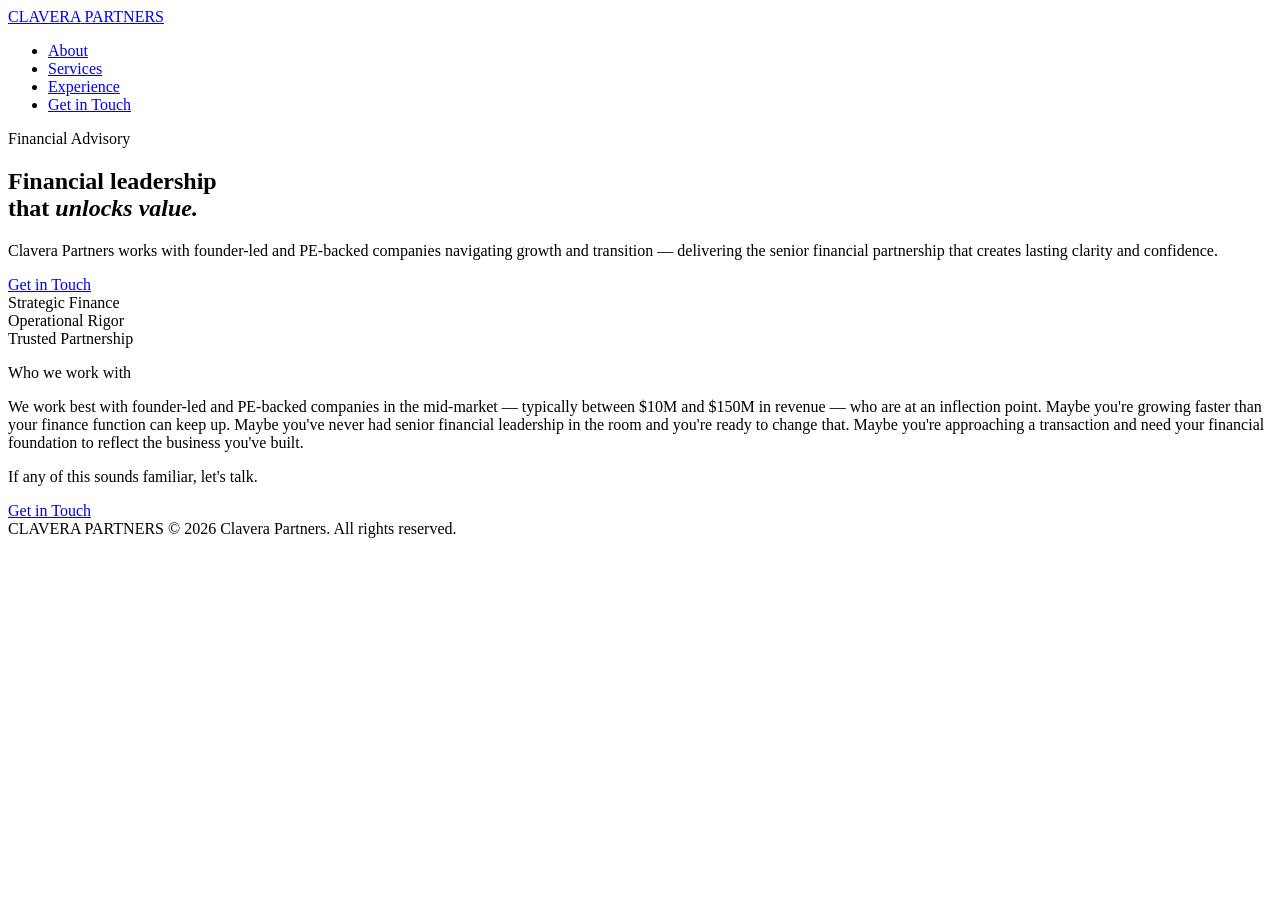
==== index.html @ 30068db2 "Add files via upload" ====
<!DOCTYPE html>
<html lang="en">
<head>
  <meta charset="UTF-8" />
  <meta name="viewport" content="width=device-width, initial-scale=1.0" />
  <title>Clavera Partners</title>
  <meta name="description" content="Clavera Partners works with founder-led and PE-backed companies navigating growth and transition — delivering the senior financial partnership that creates lasting clarity and confidence." />
  <link rel="preconnect" href="https://fonts.googleapis.com" />
  <link rel="preconnect" href="https://fonts.gstatic.com" crossorigin />
  <link href="https://fonts.googleapis.com/css2?family=Libre+Baskerville:ital,wght@0,400;0,700;1,400&family=Inter:wght@300;400;500&display=swap" rel="stylesheet" />
  <link rel="stylesheet" href="style.css" />
</head>
<body>

  <!-- NAVIGATION -->
  <nav class="nav">
    <div class="nav-inner">
      <a href="index.html" class="nav-logo">
        <span class="nav-logo-clavera">CLAVERA</span>
        <span class="nav-logo-partners">PARTNERS</span>
      </a>
      <ul class="nav-links">
        <li><a href="about.html">About</a></li>
        <li><a href="services.html">Services</a></li>
        <li><a href="experience.html">Experience</a></li>
        <li><a href="contact.html" class="nav-cta">Get in Touch</a></li>
      </ul>
    </div>
  </nav>

  <!-- HERO -->
  <section class="hero">
    <div class="hero-inner">
      <p class="hero-eyebrow">Financial Advisory</p>
      <h1 class="hero-headline">Financial leadership<br>that <em>unlocks value.</em></h1>
      <p class="hero-sub">Clavera Partners works with founder-led and PE-backed companies navigating growth and transition — delivering the senior financial partnership that creates lasting clarity and confidence.</p>
      <a href="contact.html" class="btn-primary">Get in Touch</a>
    </div>
  </section>

  <!-- TAGLINE TRIO -->
  <section class="pillars">
    <div class="pillars-inner">
      <div class="pillar">
        <span class="pillar-title">Strategic Finance</span>
        <span class="pillar-rule"></span>
      </div>
      <div class="pillar">
        <span class="pillar-title">Operational Rigor</span>
        <span class="pillar-rule"></span>
      </div>
      <div class="pillar">
        <span class="pillar-title">Trusted Partnership</span>
        <span class="pillar-rule"></span>
      </div>
    </div>
  </section>

  <!-- WHO WE WORK WITH -->
  <section class="who">
    <div class="who-inner">
      <p class="section-label">Who we work with</p>
      <div class="who-content">
        <p>We work best with founder-led and PE-backed companies in the mid-market — typically between $10M and $150M in revenue — who are at an inflection point. Maybe you're growing faster than your finance function can keep up. Maybe you've never had senior financial leadership in the room and you're ready to change that. Maybe you're approaching a transaction and need your financial foundation to reflect the business you've built.</p>
        <p class="who-cta-line">If any of this sounds familiar, let's talk.</p>
      </div>
      <a href="contact.html" class="btn-secondary">Get in Touch</a>
    </div>
  </section>

  <!-- FOOTER -->
  <footer class="footer">
    <div class="footer-inner">
      <span class="footer-logo">CLAVERA PARTNERS</span>
      <span class="footer-copy">&copy; 2026 Clavera Partners. All rights reserved.</span>
    </div>
  </footer>

</body>
</html>
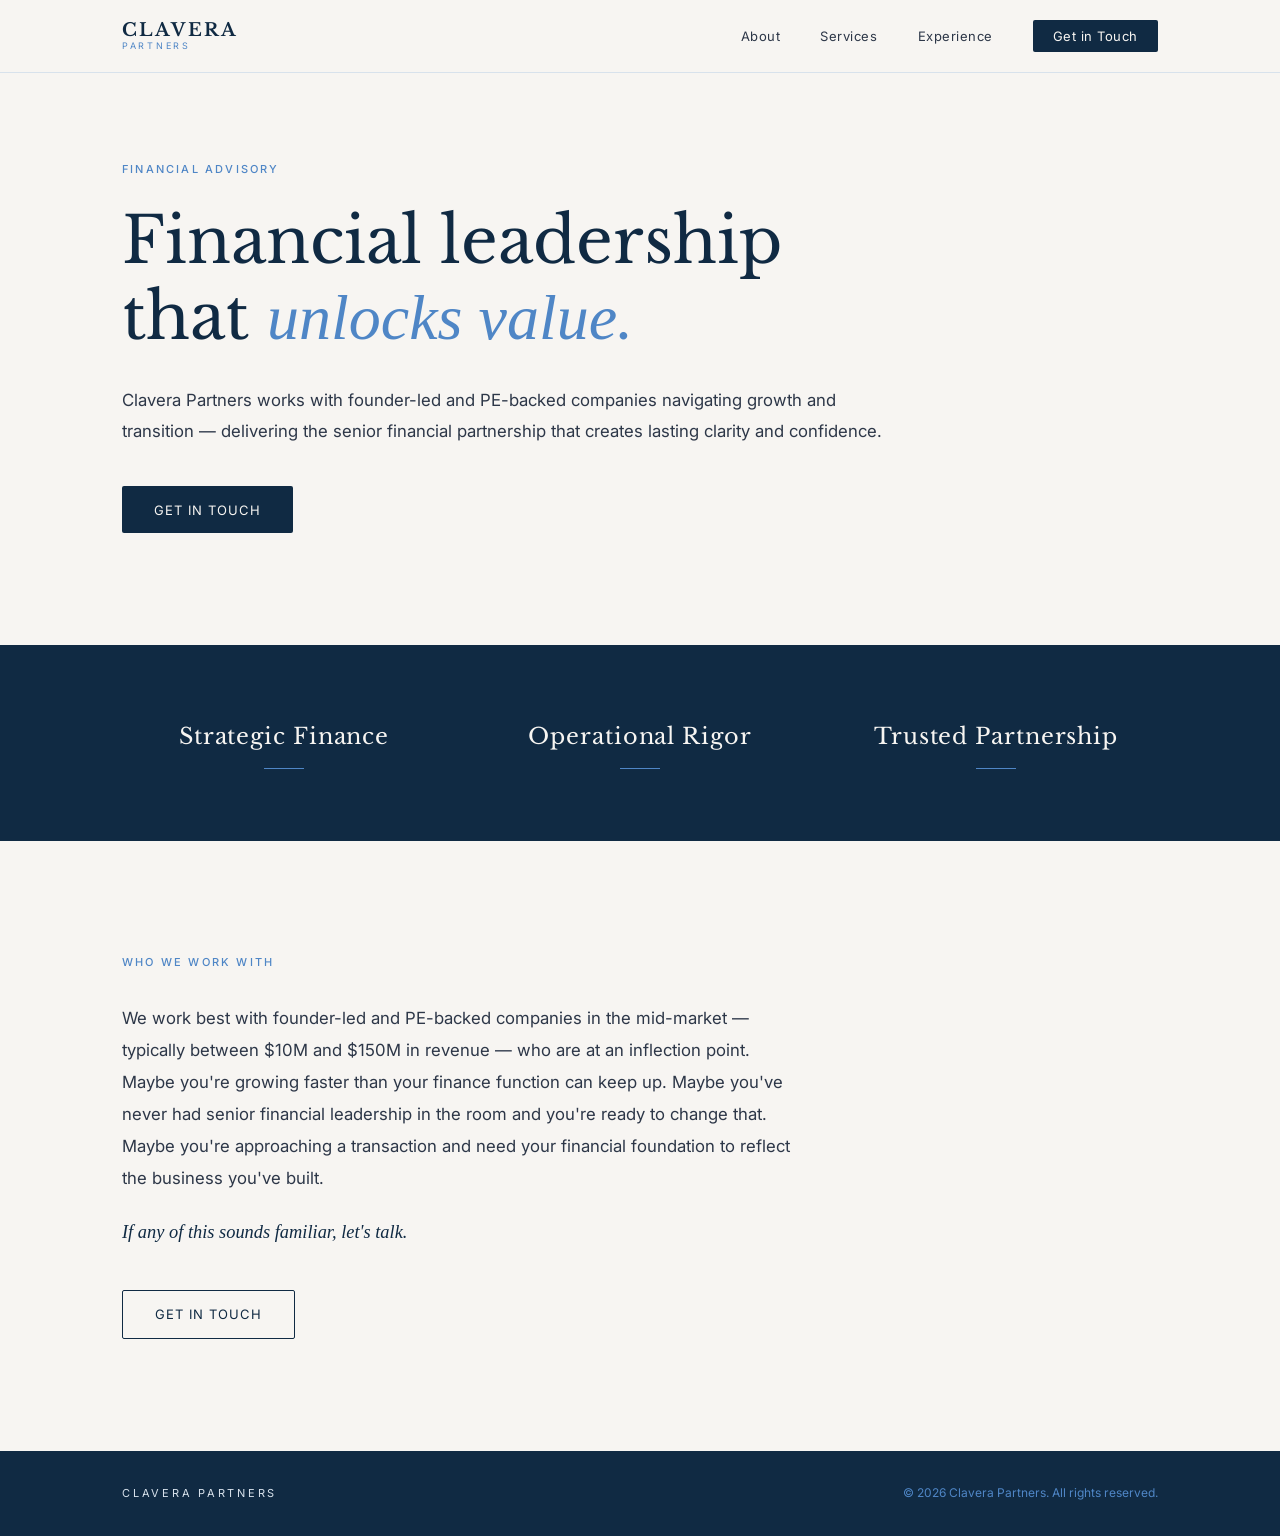
==== commit 7dedadb4: "Update index.html" ====
--- a/style.css
+++ b/style.css
@@ -0,0 +1,278 @@
+/* ============================================
+   CLAVERA PARTNERS — style.css
+   Colors:
+     Midnight Navy  #102A43
+     Harbor Blue    #4F86C6
+     Soft Steel     #D8E2EC
+     Stone          #F7F5F2
+     Charcoal       #2D3748
+   Fonts:
+     Headings: Libre Baskerville
+     Body:     Inter
+============================================ */
+
+*, *::before, *::after { box-sizing: border-box; margin: 0; padding: 0; }
+
+html { font-size: 16px; scroll-behavior: smooth; }
+
+body {
+  font-family: 'Inter', sans-serif;
+  font-weight: 400;
+  color: #2D3748;
+  background-color: #F7F5F2;
+  line-height: 1.7;
+}
+
+/* ---- TYPOGRAPHY ---- */
+h1, h2, h3 {
+  font-family: 'Libre Baskerville', serif;
+  font-weight: 400;
+  color: #102A43;
+  line-height: 1.2;
+}
+
+em { font-style: italic; color: #4F86C6; }
+
+a { color: inherit; text-decoration: none; }
+
+/* ---- LAYOUT ---- */
+.nav-inner, .hero-inner, .pillars-inner,
+.who-inner, .footer-inner {
+  max-width: 1100px;
+  margin: 0 auto;
+  padding: 0 2rem;
+}
+
+/* ---- NAVIGATION ---- */
+.nav {
+  position: fixed;
+  top: 0; left: 0; right: 0;
+  z-index: 100;
+  background: #F7F5F2;
+  border-bottom: 1px solid #D8E2EC;
+}
+
+.nav-inner {
+  display: flex;
+  align-items: center;
+  justify-content: space-between;
+  height: 72px;
+}
+
+.nav-logo {
+  display: flex;
+  flex-direction: column;
+  line-height: 1.1;
+}
+
+.nav-logo-clavera {
+  font-family: 'Libre Baskerville', serif;
+  font-size: 18px;
+  font-weight: 700;
+  letter-spacing: 0.12em;
+  color: #102A43;
+}
+
+.nav-logo-partners {
+  font-family: 'Inter', sans-serif;
+  font-size: 9px;
+  letter-spacing: 0.3em;
+  color: #4F86C6;
+  margin-top: 1px;
+}
+
+.nav-links {
+  display: flex;
+  align-items: center;
+  gap: 2.5rem;
+  list-style: none;
+}
+
+.nav-links a {
+  font-size: 13px;
+  letter-spacing: 0.04em;
+  color: #2D3748;
+  transition: color 0.2s;
+}
+
+.nav-links a:hover { color: #4F86C6; }
+
+.nav-cta {
+  background: #102A43;
+  color: #F7F5F2 !important;
+  padding: 0.5rem 1.25rem;
+  border-radius: 2px;
+  font-size: 13px !important;
+  letter-spacing: 0.06em;
+  transition: background 0.2s !important;
+}
+
+.nav-cta:hover { background: #4F86C6 !important; }
+
+/* ---- HERO ---- */
+.hero {
+  padding: 10rem 0 7rem;
+  background: #F7F5F2;
+}
+
+.hero-eyebrow {
+  font-family: 'Inter', sans-serif;
+  font-size: 11px;
+  font-weight: 500;
+  letter-spacing: 0.2em;
+  text-transform: uppercase;
+  color: #4F86C6;
+  margin-bottom: 1.5rem;
+}
+
+.hero-headline {
+  font-size: clamp(2.5rem, 5vw, 4rem);
+  max-width: 900px;
+  margin-bottom: 1.75rem;
+  color: #102A43;
+}
+
+.hero-sub {
+  font-size: 1.05rem;
+  max-width: 780px;
+  color: #2D3748;
+  margin-bottom: 2.5rem;
+  line-height: 1.8;
+}
+
+/* ---- BUTTONS ---- */
+.btn-primary {
+  display: inline-block;
+  background: #102A43;
+  color: #F7F5F2;
+  padding: 0.8rem 2rem;
+  font-family: 'Inter', sans-serif;
+  font-size: 13px;
+  letter-spacing: 0.08em;
+  text-transform: uppercase;
+  border-radius: 2px;
+  transition: background 0.2s;
+}
+
+.btn-primary:hover { background: #4F86C6; }
+
+.btn-secondary {
+  display: inline-block;
+  border: 1px solid #102A43;
+  color: #102A43;
+  padding: 0.8rem 2rem;
+  font-family: 'Inter', sans-serif;
+  font-size: 13px;
+  letter-spacing: 0.08em;
+  text-transform: uppercase;
+  border-radius: 2px;
+  transition: all 0.2s;
+}
+
+.btn-secondary:hover {
+  background: #102A43;
+  color: #F7F5F2;
+}
+
+/* ---- PILLARS ---- */
+.pillars {
+  background: #102A43;
+  padding: 4.5rem 0;
+}
+
+.pillars-inner {
+  display: flex;
+  justify-content: space-between;
+  align-items: center;
+  gap: 2rem;
+}
+
+.pillar {
+  display: flex;
+  flex-direction: column;
+  align-items: center;
+  flex: 1;
+  text-align: center;
+}
+
+.pillar-title {
+  font-family: 'Libre Baskerville', serif;
+  font-size: 1.4rem;
+  color: #F7F5F2;
+  letter-spacing: 0.04em;
+}
+
+.pillar-rule {
+  display: block;
+  width: 40px;
+  height: 1px;
+  background: #4F86C6;
+  margin-top: 0.75rem;
+}
+
+/* ---- WHO WE WORK WITH ---- */
+.who {
+  padding: 7rem 0;
+  background: #F7F5F2;
+}
+
+.section-label {
+  font-family: 'Inter', sans-serif;
+  font-size: 11px;
+  font-weight: 500;
+  letter-spacing: 0.2em;
+  text-transform: uppercase;
+  color: #4F86C6;
+  margin-bottom: 2rem;
+}
+
+.who-content {
+  max-width: 680px;
+  margin-bottom: 2.5rem;
+}
+
+.who-content p {
+  font-size: 1.05rem;
+  line-height: 1.9;
+  color: #2D3748;
+  margin-bottom: 1.25rem;
+}
+
+.who-cta-line {
+  font-family: 'Libre Baskerville', serif;
+  font-style: italic;
+  font-size: 1.15rem !important;
+  color: #102A43 !important;
+}
+
+/* ---- FOOTER ---- */
+.footer {
+  background: #102A43;
+  padding: 2rem 0;
+}
+
+.footer-inner {
+  display: flex;
+  justify-content: space-between;
+  align-items: center;
+}
+
+.footer-logo {
+  font-family: 'Inter', sans-serif;
+  font-size: 11px;
+  letter-spacing: 0.25em;
+  color: #D8E2EC;
+}
+
+.footer-copy {
+  font-size: 12px;
+  color: #4F86C6;
+}
+
+/* ---- RESPONSIVE ---- */
+@media (max-width: 768px) {
+  .nav-links { display: none; }
+  .hero { padding: 8rem 0 5rem; }
+  .pillars-inner { flex-direction: column; gap: 2.5rem; }
+  .footer-inner { flex-direction: column; gap: 1rem; text-align: center; }
+}
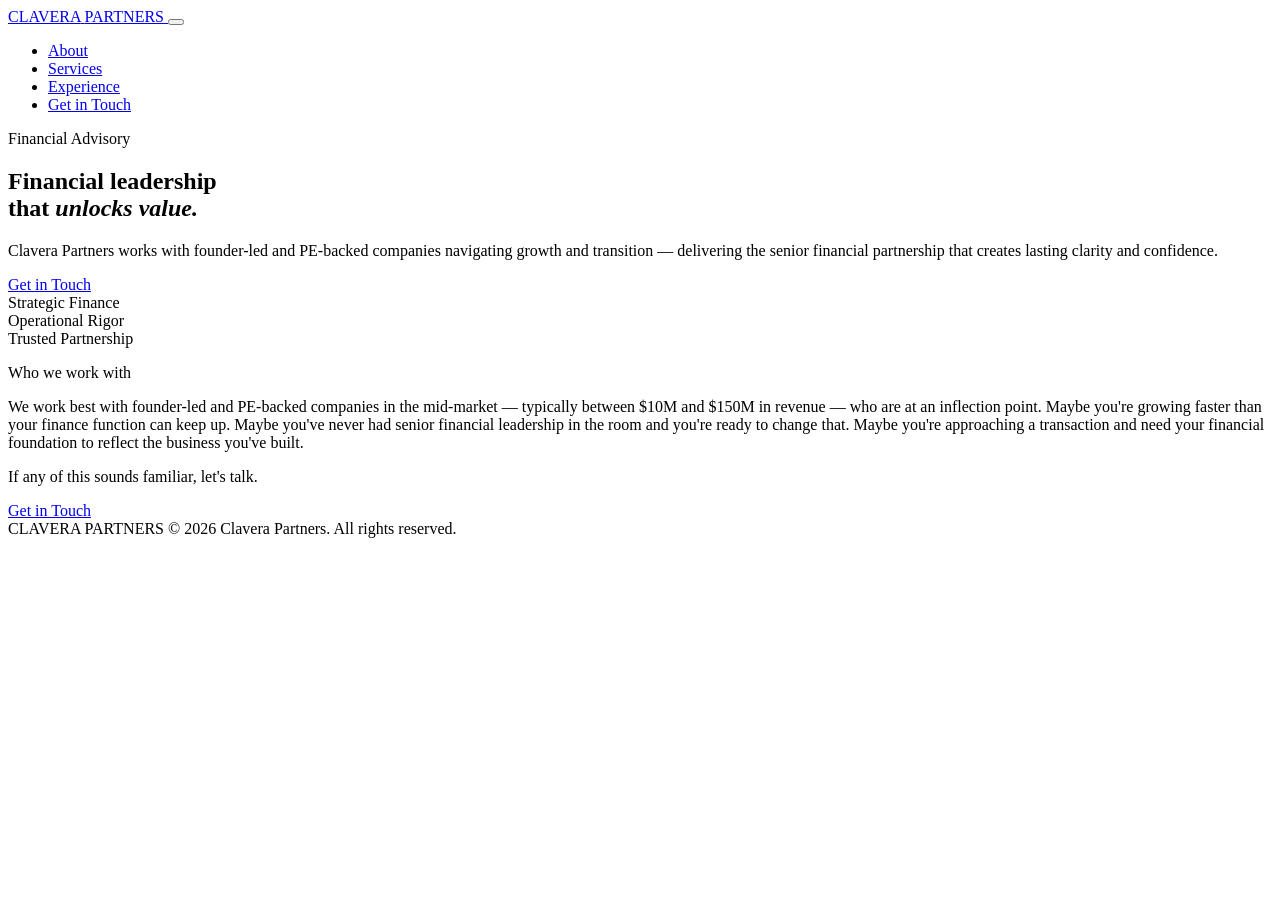
==== commit a5dbcfaa: "Add files via upload" ====
--- a/index.html
+++ b/index.html
@@ -19,6 +19,11 @@
         <span class="nav-logo-clavera">CLAVERA</span>
         <span class="nav-logo-partners">PARTNERS</span>
       </a>
+      <button class="nav-toggle" aria-label="Toggle menu">
+        <span></span>
+        <span></span>
+        <span></span>
+      </button>
       <ul class="nav-links">
         <li><a href="about.html">About</a></li>
         <li><a href="services.html">Services</a></li>
@@ -76,5 +81,11 @@
     </div>
   </footer>
 
+
+  <script>
+    document.querySelector('.nav-toggle').addEventListener('click', function() {
+      document.querySelector('.nav-links').classList.toggle('open');
+    });
+  </script>
 </body>
 </html>
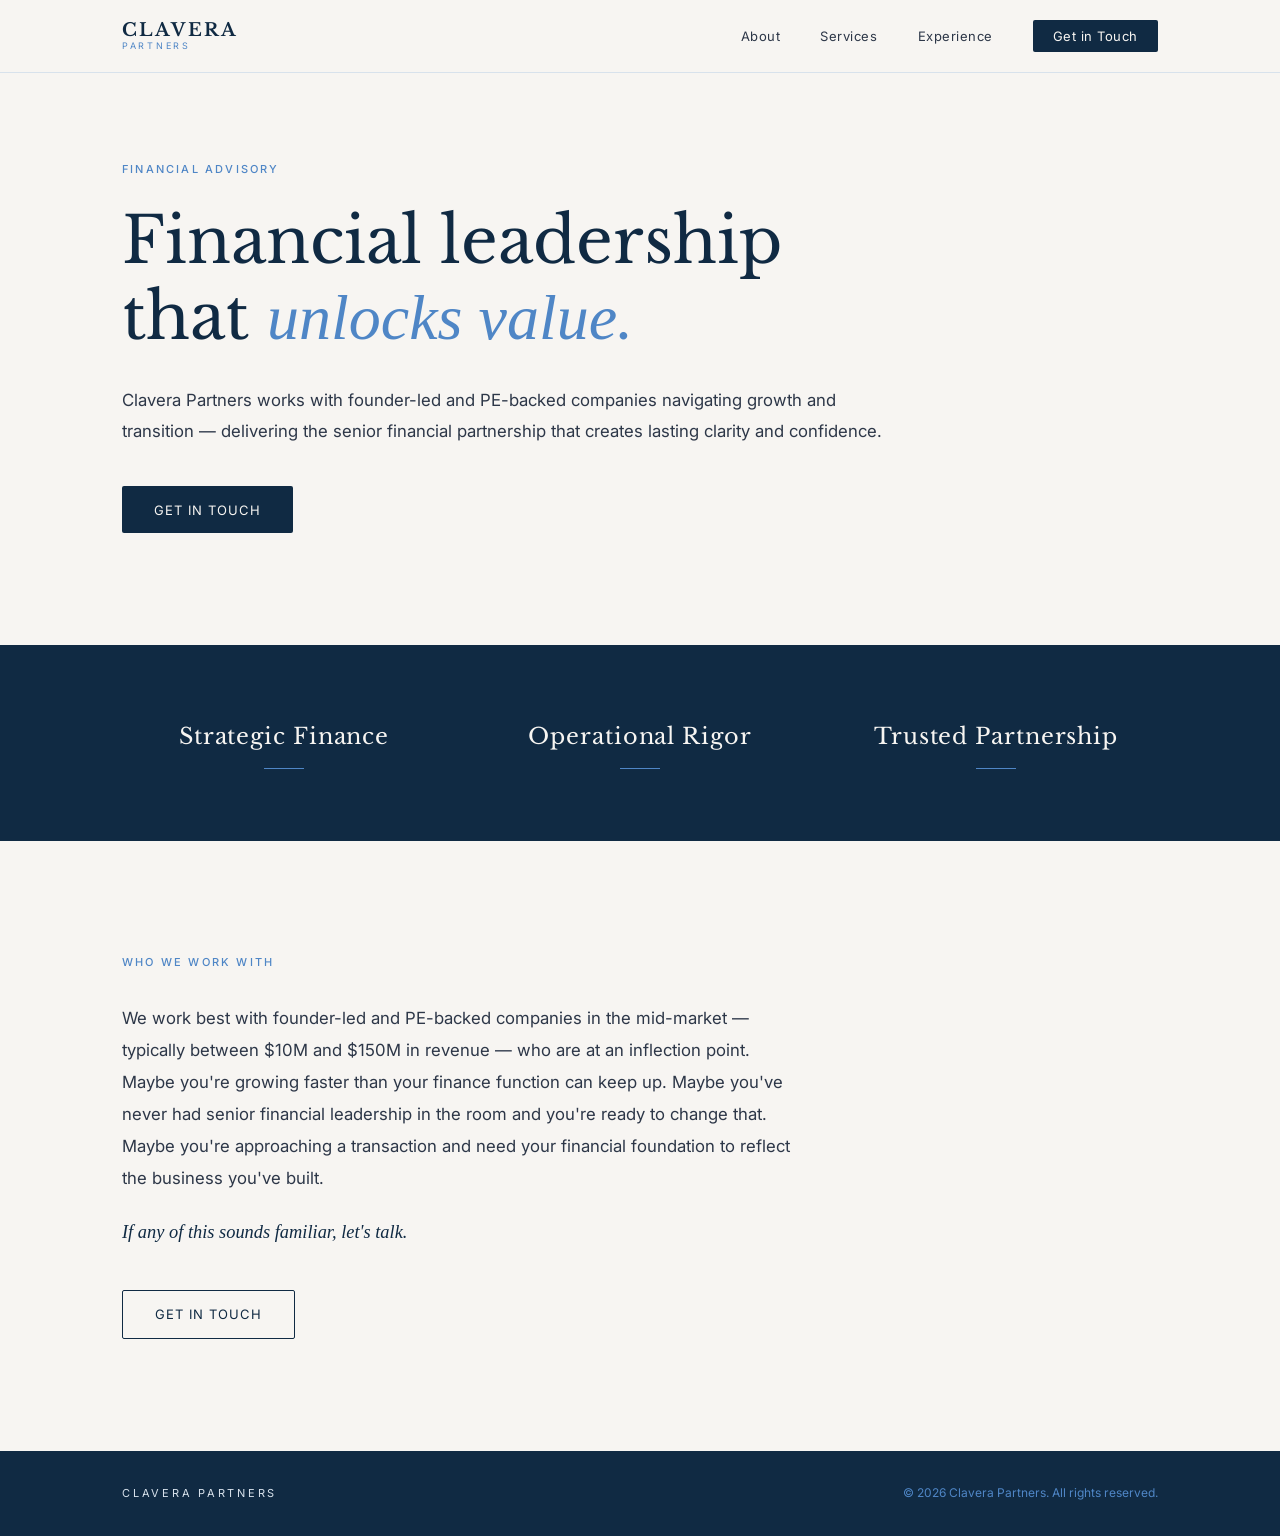
==== commit 56a48a97: "Add files via upload" ====
--- a/index.html
+++ b/index.html
@@ -9,9 +9,36 @@
   <link rel="preconnect" href="https://fonts.gstatic.com" crossorigin />
   <link href="https://fonts.googleapis.com/css2?family=Libre+Baskerville:ital,wght@0,400;0,700;1,400&family=Inter:wght@300;400;500&display=swap" rel="stylesheet" />
   <link rel="stylesheet" href="style.css" />
+  <style>
+    .nav-dropdown { position: relative; }
+    .nav-dropdown-menu {
+      display: none;
+      position: absolute;
+      top: 100%;
+      left: 0;
+      background: #102A43;
+      min-width: 220px;
+      padding: 0.5rem 0;
+      z-index: 100;
+    }
+    .nav-dropdown-menu a {
+      display: block;
+      padding: 0.6rem 1.2rem;
+      color: #D8E2EC;
+      font-family: 'Inter', sans-serif;
+      font-size: 0.85rem;
+      letter-spacing: 0.08em;
+      text-transform: uppercase;
+      text-decoration: none;
+      white-space: nowrap;
+    }
+    .nav-dropdown-menu a:hover { color: #ffffff; }
+    .nav-dropdown:hover .nav-dropdown-menu { display: block; }
+    .nav-links.open .nav-dropdown-menu { display: block; position: static; background: transparent; padding: 0 0 0 1rem; }
+    .nav-links.open .nav-dropdown-menu a { font-size: 0.8rem; padding: 0.4rem 0; }
+  </style>
 </head>
 <body>
-
   <!-- NAVIGATION -->
   <nav class="nav">
     <div class="nav-inner">
@@ -26,13 +53,19 @@
       </button>
       <ul class="nav-links">
         <li><a href="about.html">About</a></li>
-        <li><a href="services.html">Services</a></li>
+        <li class="nav-dropdown">
+          <a href="services.html">Services</a>
+          <ul class="nav-dropdown-menu">
+            <li><a href="services-interim.html">Interim CFO & Finance Leadership</a></li>
+            <li><a href="services-fractional.html">Fractional Finance Leadership</a></li>
+            <li><a href="services-ai.html">Finance AI Readiness</a></li>
+          </ul>
+        </li>
         <li><a href="experience.html">Experience</a></li>
         <li><a href="contact.html" class="nav-cta">Get in Touch</a></li>
       </ul>
     </div>
   </nav>
-
   <!-- HERO -->
   <section class="hero">
     <div class="hero-inner">
@@ -42,7 +75,6 @@
       <a href="contact.html" class="btn-primary">Get in Touch</a>
     </div>
   </section>
-
   <!-- TAGLINE TRIO -->
   <section class="pillars">
     <div class="pillars-inner">
@@ -60,7 +92,6 @@
       </div>
     </div>
   </section>
-
   <!-- WHO WE WORK WITH -->
   <section class="who">
     <div class="who-inner">
@@ -72,7 +103,6 @@
       <a href="contact.html" class="btn-secondary">Get in Touch</a>
     </div>
   </section>
-
   <!-- FOOTER -->
   <footer class="footer">
     <div class="footer-inner">
@@ -80,8 +110,6 @@
       <span class="footer-copy">&copy; 2026 Clavera Partners. All rights reserved.</span>
     </div>
   </footer>
-
-
   <script>
     document.querySelector('.nav-toggle').addEventListener('click', function() {
       document.querySelector('.nav-links').classList.toggle('open');
--- a/style.css
+++ b/style.css
@@ -0,0 +1,548 @@
+/* ============================================
+   CLAVERA PARTNERS — style.css
+   Colors:
+     Midnight Navy  #102A43
+     Harbor Blue    #4F86C6
+     Soft Steel     #D8E2EC
+     Stone          #F7F5F2
+     Charcoal       #2D3748
+   Fonts:
+     Headings: Libre Baskerville
+     Body:     Inter
+============================================ */
+
+*, *::before, *::after { box-sizing: border-box; margin: 0; padding: 0; }
+
+html { font-size: 16px; scroll-behavior: smooth; }
+
+body {
+  font-family: 'Inter', sans-serif;
+  font-weight: 400;
+  color: #2D3748;
+  background-color: #F7F5F2;
+  line-height: 1.7;
+}
+
+/* ---- TYPOGRAPHY ---- */
+h1, h2, h3 {
+  font-family: 'Libre Baskerville', serif;
+  font-weight: 400;
+  color: #102A43;
+  line-height: 1.2;
+}
+
+em { font-style: italic; color: #4F86C6; }
+
+a { color: inherit; text-decoration: none; }
+
+/* ---- LAYOUT ---- */
+.nav-inner, .hero-inner, .pillars-inner,
+.who-inner, .footer-inner {
+  max-width: 1100px;
+  margin: 0 auto;
+  padding: 0 2rem;
+}
+
+/* ---- NAVIGATION ---- */
+.nav {
+  position: fixed;
+  top: 0; left: 0; right: 0;
+  z-index: 100;
+  background: #F7F5F2;
+  border-bottom: 1px solid #D8E2EC;
+}
+
+.nav-inner {
+  position: relative;
+  display: flex;
+  align-items: center;
+  justify-content: space-between;
+  height: 72px;
+}
+
+.nav-logo {
+  display: flex;
+  flex-direction: column;
+  line-height: 1.1;
+}
+
+.nav-logo-clavera {
+  font-family: 'Libre Baskerville', serif;
+  font-size: 18px;
+  font-weight: 700;
+  letter-spacing: 0.12em;
+  color: #102A43;
+}
+
+.nav-logo-partners {
+  font-family: 'Inter', sans-serif;
+  font-size: 9px;
+  letter-spacing: 0.3em;
+  color: #4F86C6;
+  margin-top: 1px;
+}
+
+.nav-links {
+  display: flex;
+  align-items: center;
+  gap: 2.5rem;
+  list-style: none;
+}
+
+.nav-links a {
+  font-size: 13px;
+  letter-spacing: 0.04em;
+  color: #2D3748;
+  transition: color 0.2s;
+}
+
+.nav-links a:hover { color: #4F86C6; }
+
+.nav-cta {
+  background: #102A43;
+  color: #F7F5F2 !important;
+  padding: 0.5rem 1.25rem;
+  border-radius: 2px;
+  font-size: 13px !important;
+  letter-spacing: 0.06em;
+  transition: background 0.2s !important;
+}
+
+.nav-cta:hover { background: #4F86C6 !important; }
+
+/* ---- HERO ---- */
+.hero {
+  padding: 10rem 0 7rem;
+  background: #F7F5F2;
+}
+
+.hero-eyebrow {
+  font-family: 'Inter', sans-serif;
+  font-size: 11px;
+  font-weight: 500;
+  letter-spacing: 0.2em;
+  text-transform: uppercase;
+  color: #4F86C6;
+  margin-bottom: 1.5rem;
+}
+
+.hero-headline {
+  font-size: clamp(2.5rem, 5vw, 4rem);
+  max-width: 900px;
+  margin-bottom: 1.75rem;
+  color: #102A43;
+}
+
+.hero-sub {
+  font-size: 1.05rem;
+  max-width: 780px;
+  color: #2D3748;
+  margin-bottom: 2.5rem;
+  line-height: 1.8;
+}
+
+/* ---- BUTTONS ---- */
+.btn-primary {
+  display: inline-block;
+  background: #102A43;
+  color: #F7F5F2;
+  padding: 0.8rem 2rem;
+  font-family: 'Inter', sans-serif;
+  font-size: 13px;
+  letter-spacing: 0.08em;
+  text-transform: uppercase;
+  border-radius: 2px;
+  transition: background 0.2s;
+}
+
+.btn-primary:hover { background: #4F86C6; }
+
+.btn-secondary {
+  display: inline-block;
+  border: 1px solid #102A43;
+  color: #102A43;
+  padding: 0.8rem 2rem;
+  font-family: 'Inter', sans-serif;
+  font-size: 13px;
+  letter-spacing: 0.08em;
+  text-transform: uppercase;
+  border-radius: 2px;
+  transition: all 0.2s;
+}
+
+.btn-secondary:hover {
+  background: #102A43;
+  color: #F7F5F2;
+}
+
+/* ---- PILLARS ---- */
+.pillars {
+  background: #102A43;
+  padding: 4.5rem 0;
+}
+
+.pillars-inner {
+  display: flex;
+  justify-content: space-between;
+  align-items: center;
+  gap: 2rem;
+}
+
+.pillar {
+  display: flex;
+  flex-direction: column;
+  align-items: center;
+  flex: 1;
+  text-align: center;
+}
+
+.pillar-title {
+  font-family: 'Libre Baskerville', serif;
+  font-size: 1.4rem;
+  color: #F7F5F2;
+  letter-spacing: 0.04em;
+}
+
+.pillar-rule {
+  display: block;
+  width: 40px;
+  height: 1px;
+  background: #4F86C6;
+  margin-top: 0.75rem;
+}
+
+/* ---- WHO WE WORK WITH ---- */
+.who {
+  padding: 7rem 0;
+  background: #F7F5F2;
+}
+
+.section-label {
+  font-family: 'Inter', sans-serif;
+  font-size: 11px;
+  font-weight: 500;
+  letter-spacing: 0.2em;
+  text-transform: uppercase;
+  color: #4F86C6;
+  margin-bottom: 2rem;
+}
+
+.who-content {
+  max-width: 680px;
+  margin-bottom: 2.5rem;
+}
+
+.who-content p {
+  font-size: 1.05rem;
+  line-height: 1.9;
+  color: #2D3748;
+  margin-bottom: 1.25rem;
+}
+
+.who-cta-line {
+  font-family: 'Libre Baskerville', serif;
+  font-style: italic;
+  font-size: 1.15rem !important;
+  color: #102A43 !important;
+}
+
+/* ---- FOOTER ---- */
+.footer {
+  background: #102A43;
+  padding: 2rem 0;
+}
+
+.footer-inner {
+  display: flex;
+  justify-content: space-between;
+  align-items: center;
+}
+
+.footer-logo {
+  font-family: 'Inter', sans-serif;
+  font-size: 11px;
+  letter-spacing: 0.25em;
+  color: #D8E2EC;
+}
+
+.footer-copy {
+  font-size: 12px;
+  color: #4F86C6;
+}
+
+/* ---- PAGE HERO ---- */
+.page-hero {
+  padding: 10rem 0 5rem;
+  background: #F7F5F2;
+}
+
+.page-hero-inner {
+  max-width: 1100px;
+  margin: 0 auto;
+  padding: 0 2rem;
+}
+
+.page-headline {
+  font-size: clamp(2rem, 4vw, 3.2rem);
+  color: #102A43;
+  max-width: 800px;
+  margin-top: 1.5rem;
+}
+
+/* ---- CONTENT SECTIONS ---- */
+.content-section {
+  padding: 4rem 0;
+  background: #F7F5F2;
+}
+
+.content-inner {
+  max-width: 1100px;
+  margin: 0 auto;
+  padding: 0 2rem;
+}
+
+.body-large {
+  font-size: 1.15rem;
+  line-height: 1.9;
+  color: #2D3748;
+  max-width: 780px;
+}
+
+.body-text {
+  font-size: 1rem;
+  line-height: 1.9;
+  color: #2D3748;
+  margin-bottom: 1.25rem;
+}
+
+/* ---- RULED SECTIONS ---- */
+.ruled-section {
+  padding: 4rem 0;
+  background: #F7F5F2;
+}
+
+.ruled-inner {
+  max-width: 1100px;
+  margin: 0 auto;
+  padding: 0 2rem;
+}
+
+.ruled-rule {
+  width: 48px;
+  height: 2px;
+  background: #4F86C6;
+  margin-bottom: 1.25rem;
+}
+
+.ruled-inner .section-label {
+  margin-bottom: 1.5rem;
+}
+
+.ruled-inner .body-text {
+  max-width: 780px;
+}
+
+/* ---- TEAM ---- */
+.team-section {
+  padding: 5rem 0;
+  background: #F7F5F2;
+}
+
+.team-inner {
+  max-width: 1100px;
+  margin: 0 auto;
+  padding: 0 2rem;
+}
+
+.team-card {
+  display: grid;
+  grid-template-columns: 220px 1fr;
+  gap: 4rem;
+  margin-top: 2.5rem;
+}
+
+.team-card-left {
+  display: flex;
+  flex-direction: column;
+  align-items: flex-start;
+}
+
+.team-photo-placeholder {
+  width: 220px;
+  height: 320px;
+  border-radius: 4px;
+  overflow: hidden;
+  margin-bottom: 1.25rem;
+  flex-shrink: 0;
+  position: relative;
+}
+
+.team-photo-placeholder img {
+  width: 100%;
+  height: 100%;
+  object-fit: cover;
+  object-position: center 15%;
+  display: block;
+  image-rendering: -webkit-optimize-contrast;
+  image-rendering: crisp-edges;
+}
+
+.team-name {
+  font-family: 'Libre Baskerville', serif;
+  font-size: 1.1rem;
+  color: #102A43;
+  margin-bottom: 0.25rem;
+}
+
+.team-title {
+  font-size: 0.85rem;
+  color: #4F86C6;
+  letter-spacing: 0.04em;
+}
+
+/* ---- CTA SECTION ---- */
+.cta-section {
+  background: #102A43;
+  padding: 5rem 0;
+}
+
+.cta-inner {
+  max-width: 1100px;
+  margin: 0 auto;
+  padding: 0 2rem;
+  display: flex;
+  align-items: center;
+  justify-content: space-between;
+  gap: 2rem;
+}
+
+.cta-prompt {
+  font-family: 'Libre Baskerville', serif;
+  font-size: 1.5rem;
+  color: #F7F5F2;
+  max-width: 500px;
+}
+
+/* ---- NAV ACTIVE STATE ---- */
+.nav-active { color: #4F86C6 !important; }
+
+/* ---- CONTACT FORM ---- */
+.contact-form {
+  max-width: 680px;
+}
+
+.form-row {
+  display: grid;
+  grid-template-columns: 1fr 1fr;
+  gap: 1.5rem;
+}
+
+.form-group {
+  display: flex;
+  flex-direction: column;
+  margin-bottom: 1.75rem;
+}
+
+.form-group label {
+  font-family: 'Inter', sans-serif;
+  font-size: 11px;
+  font-weight: 500;
+  letter-spacing: 0.12em;
+  text-transform: uppercase;
+  color: #2D3748;
+  margin-bottom: 0.5rem;
+}
+
+.form-group input,
+.form-group textarea {
+  font-family: 'Inter', sans-serif;
+  font-size: 0.95rem;
+  color: #2D3748;
+  background: #fff;
+  border: 1px solid #D8E2EC;
+  border-radius: 2px;
+  padding: 0.75rem 1rem;
+  transition: border-color 0.2s;
+  outline: none;
+}
+
+.form-group input::placeholder,
+.form-group textarea::placeholder {
+  color: #888;
+}
+
+.form-group input:focus,
+.form-group textarea:focus {
+  border-color: #4F86C6;
+}
+
+.form-group textarea {
+  resize: vertical;
+}
+
+/* ---- MOBILE NAV TOGGLE ---- */
+.nav-toggle {
+  display: none;
+  flex-direction: column;
+  justify-content: center;
+  gap: 5px;
+  width: 28px;
+  height: 28px;
+  background: none;
+  border: none;
+  cursor: pointer;
+  padding: 0;
+}
+
+.nav-toggle span {
+  display: block;
+  width: 100%;
+  height: 2px;
+  background: #102A43;
+  transition: 0.2s;
+}
+
+@media (max-width: 768px) {
+  .nav-toggle { display: flex; }
+
+  .nav-links {
+    display: none;
+    position: absolute;
+    top: 72px;
+    left: 0;
+    right: 0;
+    background: #F7F5F2;
+    border-bottom: 1px solid #D8E2EC;
+    flex-direction: column;
+    align-items: flex-start;
+    gap: 0;
+    padding: 0.5rem 2rem 1.5rem;
+  }
+
+  .nav-links.open {
+    display: flex;
+  }
+
+  .nav-links li {
+    width: 100%;
+    padding: 0.6rem 0;
+    border-bottom: 1px solid #D8E2EC;
+  }
+
+  .nav-links li:last-child {
+    border-bottom: none;
+    margin-top: 0.75rem;
+  }
+
+  .nav-cta {
+    display: inline-block;
+  }
+
+  .form-row { grid-template-columns: 1fr; }
+  .hero { padding: 8rem 0 5rem; }
+  .pillars-inner { flex-direction: column; gap: 2.5rem; }
+  .footer-inner { flex-direction: column; gap: 1rem; text-align: center; }
+  .two-col-inner { grid-template-columns: 1fr; gap: 2.5rem; }
+  .team-card { grid-template-columns: 1fr; gap: 2rem; }
+  .cta-inner { flex-direction: column; text-align: center; }
+}
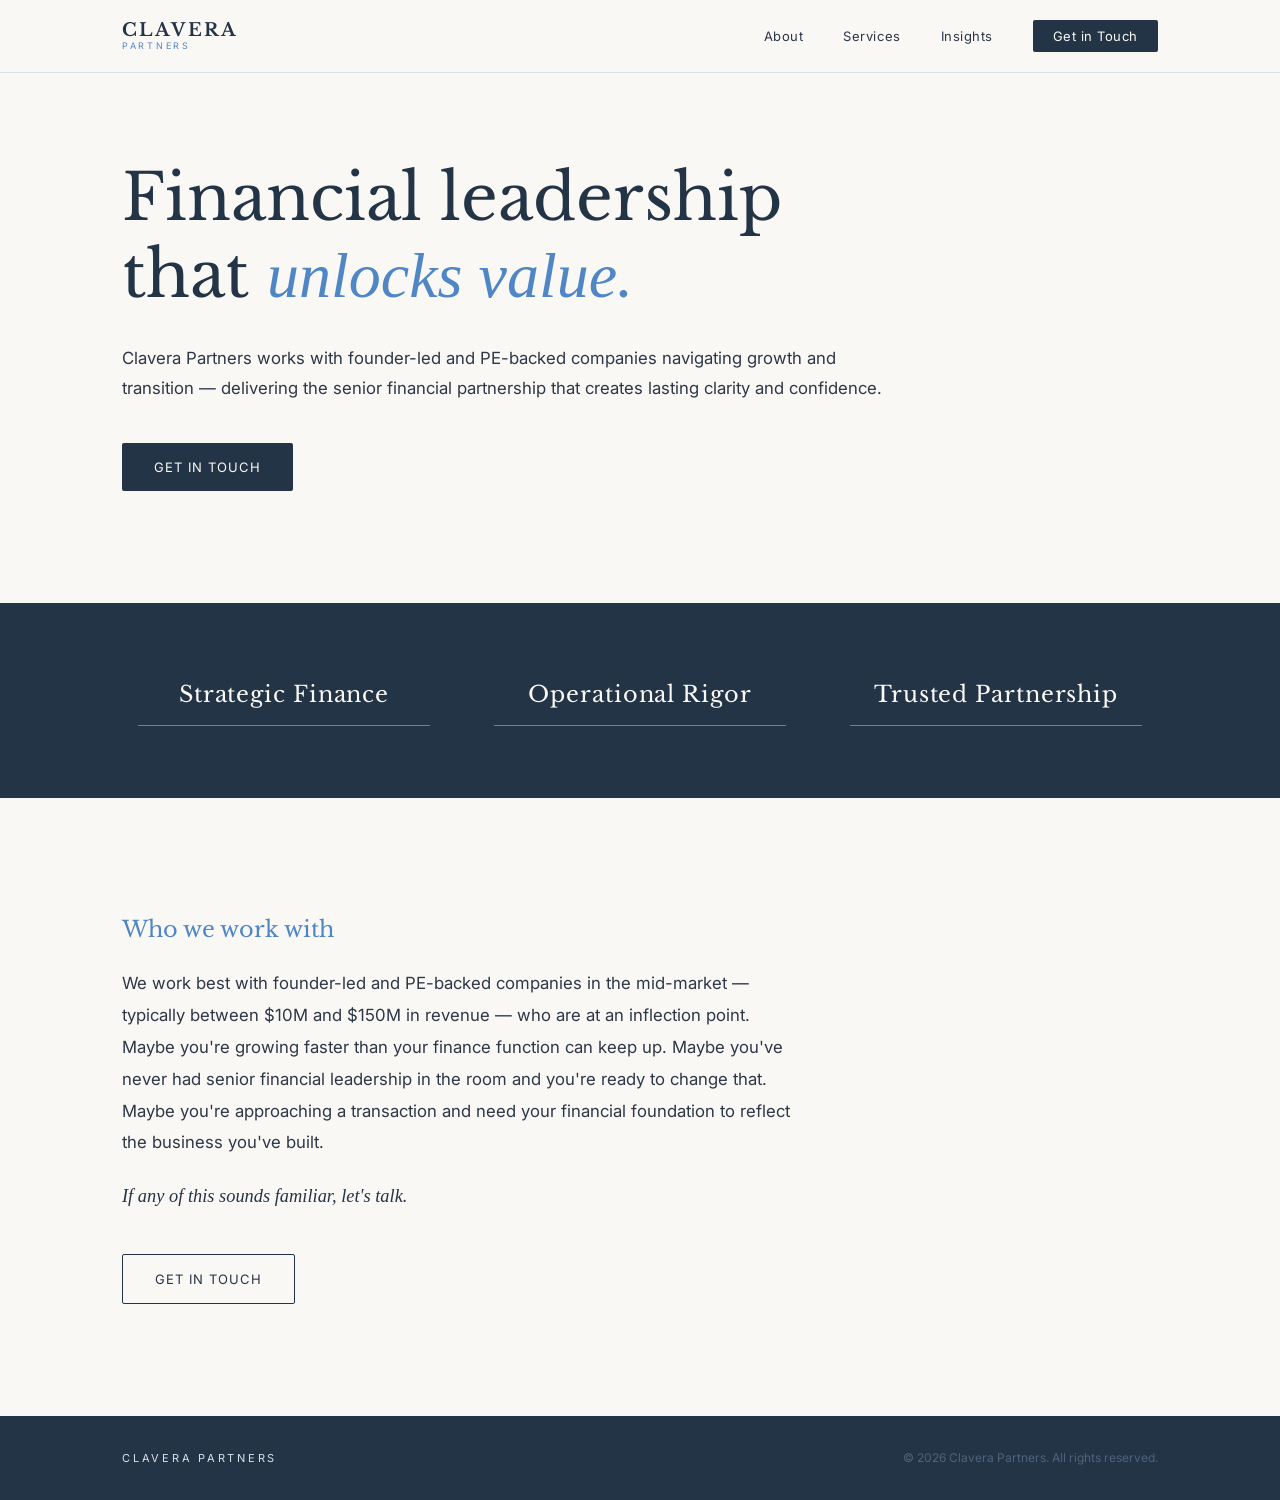
==== commit e8871d54: "Add files via upload" ====
--- a/index.html
+++ b/index.html
@@ -9,34 +9,6 @@
   <link rel="preconnect" href="https://fonts.gstatic.com" crossorigin />
   <link href="https://fonts.googleapis.com/css2?family=Libre+Baskerville:ital,wght@0,400;0,700;1,400&family=Inter:wght@300;400;500&display=swap" rel="stylesheet" />
   <link rel="stylesheet" href="style.css" />
-  <style>
-    .nav-dropdown { position: relative; }
-    .nav-dropdown-menu {
-      display: none;
-      position: absolute;
-      top: 100%;
-      left: 0;
-      background: #102A43;
-      min-width: 220px;
-      padding: 0.5rem 0;
-      z-index: 100;
-    }
-    .nav-dropdown-menu a {
-      display: block;
-      padding: 0.6rem 1.2rem;
-      color: #D8E2EC;
-      font-family: 'Inter', sans-serif;
-      font-size: 0.85rem;
-      letter-spacing: 0.08em;
-      text-transform: uppercase;
-      text-decoration: none;
-      white-space: nowrap;
-    }
-    .nav-dropdown-menu a:hover { color: #ffffff; }
-    .nav-dropdown:hover .nav-dropdown-menu { display: block; }
-    .nav-links.open .nav-dropdown-menu { display: block; position: static; background: transparent; padding: 0 0 0 1rem; }
-    .nav-links.open .nav-dropdown-menu a { font-size: 0.8rem; padding: 0.4rem 0; }
-  </style>
 </head>
 <body>
   <!-- NAVIGATION -->
@@ -61,7 +33,7 @@
             <li><a href="services-ai.html">Finance AI Readiness</a></li>
           </ul>
         </li>
-        <li><a href="experience.html">Experience</a></li>
+        <li><a href="insights.html">Insights</a></li>
         <li><a href="contact.html" class="nav-cta">Get in Touch</a></li>
       </ul>
     </div>
@@ -69,7 +41,6 @@
   <!-- HERO -->
   <section class="hero">
     <div class="hero-inner">
-      <p class="hero-eyebrow">Financial Advisory</p>
       <h1 class="hero-headline">Financial leadership<br>that <em>unlocks value.</em></h1>
       <p class="hero-sub">Clavera Partners works with founder-led and PE-backed companies navigating growth and transition — delivering the senior financial partnership that creates lasting clarity and confidence.</p>
       <a href="contact.html" class="btn-primary">Get in Touch</a>
--- a/style.css
+++ b/style.css
@@ -1,10 +1,11 @@
 /* ============================================
    CLAVERA PARTNERS — style.css
    Colors:
-     Midnight Navy  #102A43
-     Harbor Blue    #4F86C6
+     Deep Ink       #243447  (primary navy)
+     Slate          #4D647A  (secondary navy)
+     Harbor Blue    #4F86C6  (accent only)
      Soft Steel     #D8E2EC
-     Stone          #F7F5F2
+     Warm Ivory     #FAF8F4  (background)
      Charcoal       #2D3748
    Fonts:
      Headings: Libre Baskerville
@@ -19,7 +20,7 @@
   font-family: 'Inter', sans-serif;
   font-weight: 400;
   color: #2D3748;
-  background-color: #F7F5F2;
+  background-color: #FAF8F4;
   line-height: 1.7;
 }
 
@@ -27,13 +28,15 @@
 h1, h2, h3 {
   font-family: 'Libre Baskerville', serif;
   font-weight: 400;
-  color: #102A43;
+  color: #243447;
   line-height: 1.2;
 }
 
 em { font-style: italic; color: #4F86C6; }
 
 a { color: inherit; text-decoration: none; }
+
+a:hover { color: #4F86C6; }
 
 /* ---- LAYOUT ---- */
 .nav-inner, .hero-inner, .pillars-inner,
@@ -48,7 +51,7 @@
   position: fixed;
   top: 0; left: 0; right: 0;
   z-index: 100;
-  background: #F7F5F2;
+  background: #FAF8F4;
   border-bottom: 1px solid #D8E2EC;
 }
 
@@ -71,7 +74,7 @@
   font-size: 18px;
   font-weight: 700;
   letter-spacing: 0.12em;
-  color: #102A43;
+  color: #243447;
 }
 
 .nav-logo-partners {
@@ -99,8 +102,8 @@
 .nav-links a:hover { color: #4F86C6; }
 
 .nav-cta {
-  background: #102A43;
-  color: #F7F5F2 !important;
+  background: #243447;
+  color: #FAF8F4 !important;
   padding: 0.5rem 1.25rem;
   border-radius: 2px;
   font-size: 13px !important;
@@ -108,12 +111,55 @@
   transition: background 0.2s !important;
 }
 
-.nav-cta:hover { background: #4F86C6 !important; }
+.nav-cta:hover { background: #4D647A !important; }
+
+/* ---- DROPDOWN ---- */
+.nav-dropdown { position: relative; }
+
+.nav-dropdown-menu {
+  display: none;
+  position: absolute;
+  top: 100%;
+  left: 0;
+  background: #243447;
+  min-width: 260px;
+  padding: 0.4rem 0;
+  z-index: 200;
+  border-top: 2px solid #4F86C6;
+  list-style: none;
+}
+
+.nav-dropdown-menu li {
+  list-style: none;
+  padding: 0;
+  border: none;
+  width: 100%;
+}
+
+.nav-dropdown-menu a {
+  display: block;
+  padding: 0.55rem 1.25rem;
+  color: #D8E2EC;
+  font-family: 'Inter', sans-serif;
+  font-size: 13px;
+  letter-spacing: 0.04em;
+  text-transform: none;
+  text-decoration: none;
+  white-space: nowrap;
+  transition: color 0.2s, background 0.2s;
+}
+
+.nav-dropdown-menu a:hover {
+  color: #ffffff;
+  background: #4D647A;
+}
+
+.nav-dropdown:hover .nav-dropdown-menu { display: block; }
 
 /* ---- HERO ---- */
 .hero {
   padding: 10rem 0 7rem;
-  background: #F7F5F2;
+  background: #FAF8F4;
 }
 
 .hero-eyebrow {
@@ -130,7 +176,7 @@
   font-size: clamp(2.5rem, 5vw, 4rem);
   max-width: 900px;
   margin-bottom: 1.75rem;
-  color: #102A43;
+  color: #243447;
 }
 
 .hero-sub {
@@ -144,8 +190,8 @@
 /* ---- BUTTONS ---- */
 .btn-primary {
   display: inline-block;
-  background: #102A43;
-  color: #F7F5F2;
+  background: #243447;
+  color: #FAF8F4;
   padding: 0.8rem 2rem;
   font-family: 'Inter', sans-serif;
   font-size: 13px;
@@ -155,12 +201,29 @@
   transition: background 0.2s;
 }
 
-.btn-primary:hover { background: #4F86C6; }
+.btn-primary:hover { background: #4D647A; }
+
+/* High contrast button for dark CTA sections */
+.btn-cta-contrast {
+  display: inline-block;
+  background: #4F86C6;
+  color: #ffffff;
+  padding: 0.8rem 2rem;
+  font-family: 'Inter', sans-serif;
+  font-size: 13px;
+  letter-spacing: 0.08em;
+  text-transform: uppercase;
+  border-radius: 2px;
+  transition: background 0.2s;
+  white-space: nowrap;
+}
+
+.btn-cta-contrast:hover { background: #FAF8F4; color: #243447; }
 
 .btn-secondary {
   display: inline-block;
-  border: 1px solid #102A43;
-  color: #102A43;
+  border: 1px solid #243447;
+  color: #243447;
   padding: 0.8rem 2rem;
   font-family: 'Inter', sans-serif;
   font-size: 13px;
@@ -171,13 +234,13 @@
 }
 
 .btn-secondary:hover {
-  background: #102A43;
-  color: #F7F5F2;
+  background: #243447;
+  color: #FAF8F4;
 }
 
 /* ---- PILLARS ---- */
 .pillars {
-  background: #102A43;
+  background: #243447;
   padding: 4.5rem 0;
 }
 
@@ -199,13 +262,13 @@
 .pillar-title {
   font-family: 'Libre Baskerville', serif;
   font-size: 1.4rem;
-  color: #F7F5F2;
+  color: #FAF8F4;
   letter-spacing: 0.04em;
 }
 
 .pillar-rule {
   display: block;
-  width: 40px;
+  width: 90%;
   height: 1px;
   background: #4F86C6;
   margin-top: 0.75rem;
@@ -214,17 +277,17 @@
 /* ---- WHO WE WORK WITH ---- */
 .who {
   padding: 7rem 0;
-  background: #F7F5F2;
+  background: #FAF8F4;
 }
 
 .section-label {
-  font-family: 'Inter', sans-serif;
-  font-size: 11px;
-  font-weight: 500;
-  letter-spacing: 0.2em;
-  text-transform: uppercase;
+  font-family: 'Libre Baskerville', serif;
+  font-size: 1.4rem;
+  font-weight: 400;
   color: #4F86C6;
-  margin-bottom: 2rem;
+  letter-spacing: 0;
+  text-transform: none;
+  margin-bottom: 1.25rem;
 }
 
 .who-content {
@@ -243,12 +306,12 @@
   font-family: 'Libre Baskerville', serif;
   font-style: italic;
   font-size: 1.15rem !important;
-  color: #102A43 !important;
+  color: #243447 !important;
 }
 
 /* ---- FOOTER ---- */
 .footer {
-  background: #102A43;
+  background: #243447;
   padding: 2rem 0;
 }
 
@@ -267,13 +330,13 @@
 
 .footer-copy {
   font-size: 12px;
-  color: #4F86C6;
+  color: #4D647A;
 }
 
 /* ---- PAGE HERO ---- */
 .page-hero {
   padding: 10rem 0 5rem;
-  background: #F7F5F2;
+  background: #FAF8F4;
 }
 
 .page-hero-inner {
@@ -283,8 +346,8 @@
 }
 
 .page-headline {
-  font-size: clamp(2rem, 4vw, 3.2rem);
-  color: #102A43;
+  font-size: clamp(2.4rem, 4.5vw, 3.8rem);
+  color: #243447;
   max-width: 800px;
   margin-top: 1.5rem;
 }
@@ -292,7 +355,7 @@
 /* ---- CONTENT SECTIONS ---- */
 .content-section {
   padding: 4rem 0;
-  background: #F7F5F2;
+  background: #FAF8F4;
 }
 
 .content-inner {
@@ -317,35 +380,84 @@
 
 /* ---- RULED SECTIONS ---- */
 .ruled-section {
-  padding: 4rem 0;
-  background: #F7F5F2;
+  padding: 0;
+  background: #FAF8F4;
 }
 
 .ruled-inner {
   max-width: 1100px;
   margin: 0 auto;
-  padding: 0 2rem;
+  padding: 3.5rem 2rem;
+  border-top: 1px solid #D8E2EC;
 }
 
 .ruled-rule {
-  width: 48px;
-  height: 2px;
-  background: #4F86C6;
+  display: none;
+}
+
+/* Section subheadings */
+.ruled-inner .section-label {
+  font-family: 'Libre Baskerville', serif;
+  font-size: 1.4rem;
+  font-weight: 400;
+  color: #4F86C6;
+  letter-spacing: 0;
+  text-transform: none;
   margin-bottom: 1.25rem;
-}
-
-.ruled-inner .section-label {
-  margin-bottom: 1.5rem;
 }
 
 .ruled-inner .body-text {
   max-width: 780px;
+}
+
+/* ---- SERVICE SUBHEADINGS ---- */
+.service-subhead {
+  font-family: 'Libre Baskerville', serif;
+  font-size: 1.2rem;
+  color: #243447;
+  margin: 2.5rem 0 0.75rem;
+  padding-top: 2rem;
+  border-top: 1px solid #D8E2EC;
+}
+
+/* First subhead after intro - no top border since divider handles it */
+.service-subhead--first {
+  border-top: none;
+  padding-top: 0;
+}
+
+/* Inline content divider */
+.content-divider {
+  border: none;
+  border-top: 1px solid #D8E2EC;
+  margin: 2.5rem 0;
+}
+
+/* Back to services link */
+.back-to-services {
+  margin-top: 3rem;
+  padding-top: 2rem;
+  border-top: 1px solid #D8E2EC;
+}
+
+/* ---- SERVICE BULLETS ---- */
+.service-bullets {
+  margin: 0.75rem 0 1.5rem 1.2rem;
+  padding: 0;
+}
+
+.service-bullets li {
+  font-family: 'Inter', sans-serif;
+  font-size: 0.95rem;
+  color: #2D3748;
+  margin-bottom: 0.5rem;
+  line-height: 1.6;
 }
 
 /* ---- TEAM ---- */
 .team-section {
   padding: 5rem 0;
-  background: #F7F5F2;
+  background: #FAF8F4;
 }
 
 .team-inner {
@@ -390,7 +502,7 @@
 .team-name {
   font-family: 'Libre Baskerville', serif;
   font-size: 1.1rem;
-  color: #102A43;
+  color: #243447;
   margin-bottom: 0.25rem;
 }
 
@@ -402,7 +514,7 @@
 
 /* ---- CTA SECTION ---- */
 .cta-section {
-  background: #102A43;
+  background: #243447;
   padding: 5rem 0;
 }
 
@@ -419,8 +531,52 @@
 .cta-prompt {
   font-family: 'Libre Baskerville', serif;
   font-size: 1.5rem;
-  color: #F7F5F2;
+  color: #FAF8F4;
   max-width: 500px;
+}
+
+/* ---- INSIGHTS ---- */
+.insight-card {
+  padding: 2.5rem 0;
+  border-bottom: 1px solid #D8E2EC;
+  max-width: 780px;
+}
+
+.insight-card:last-child {
+  border-bottom: none;
+}
+
+.insight-source {
+  font-family: 'Inter', sans-serif;
+  font-size: 11px;
+  font-weight: 500;
+  letter-spacing: 0.15em;
+  text-transform: uppercase;
+  color: #4F86C6;
+  margin-bottom: 0.5rem;
+}
+
+.insight-title {
+  font-family: 'Libre Baskerville', serif;
+  font-size: 1.15rem;
+  color: #243447;
+  margin-bottom: 0.75rem;
+  line-height: 1.4;
+}
+
+.insight-title a {
+  color: #243447;
+  text-decoration: none;
+  border-bottom: 1px solid #4F86C6;
+  transition: color 0.2s;
+}
+
+.insight-title a:hover { color: #4F86C6; }
+
+.insight-commentary {
+  font-size: 0.95rem;
+  line-height: 1.8;
+  color: #2D3748;
 }
 
 /* ---- NAV ACTIVE STATE ---- */
@@ -498,7 +654,7 @@
   display: block;
   width: 100%;
   height: 2px;
-  background: #102A43;
+  background: #243447;
   transition: 0.2s;
 }
 
@@ -511,7 +667,7 @@
     top: 72px;
     left: 0;
     right: 0;
-    background: #F7F5F2;
+    background: #FAF8F4;
     border-bottom: 1px solid #D8E2EC;
     flex-direction: column;
     align-items: flex-start;
@@ -519,9 +675,7 @@
     padding: 0.5rem 2rem 1.5rem;
   }
 
-  .nav-links.open {
-    display: flex;
-  }
+  .nav-links.open { display: flex; }
 
   .nav-links li {
     width: 100%;
@@ -534,9 +688,29 @@
     margin-top: 0.75rem;
   }
 
-  .nav-cta {
-    display: inline-block;
+  .nav-links.open .nav-dropdown-menu {
+    display: block;
+    position: static;
+    background: transparent;
+    padding: 0 0 0 1rem;
+    border-top: none;
+    min-width: unset;
   }
+
+  .nav-links.open .nav-dropdown-menu li {
+    border-bottom: none;
+    padding: 0;
+  }
+
+  .nav-links.open .nav-dropdown-menu a {
+    font-size: 0.8rem;
+    padding: 0.35rem 0;
+    color: #4D647A;
+    text-transform: none;
+    letter-spacing: 0.02em;
+  }
+
+  .nav-cta { display: inline-block; }
 
   .form-row { grid-template-columns: 1fr; }
   .hero { padding: 8rem 0 5rem; }
